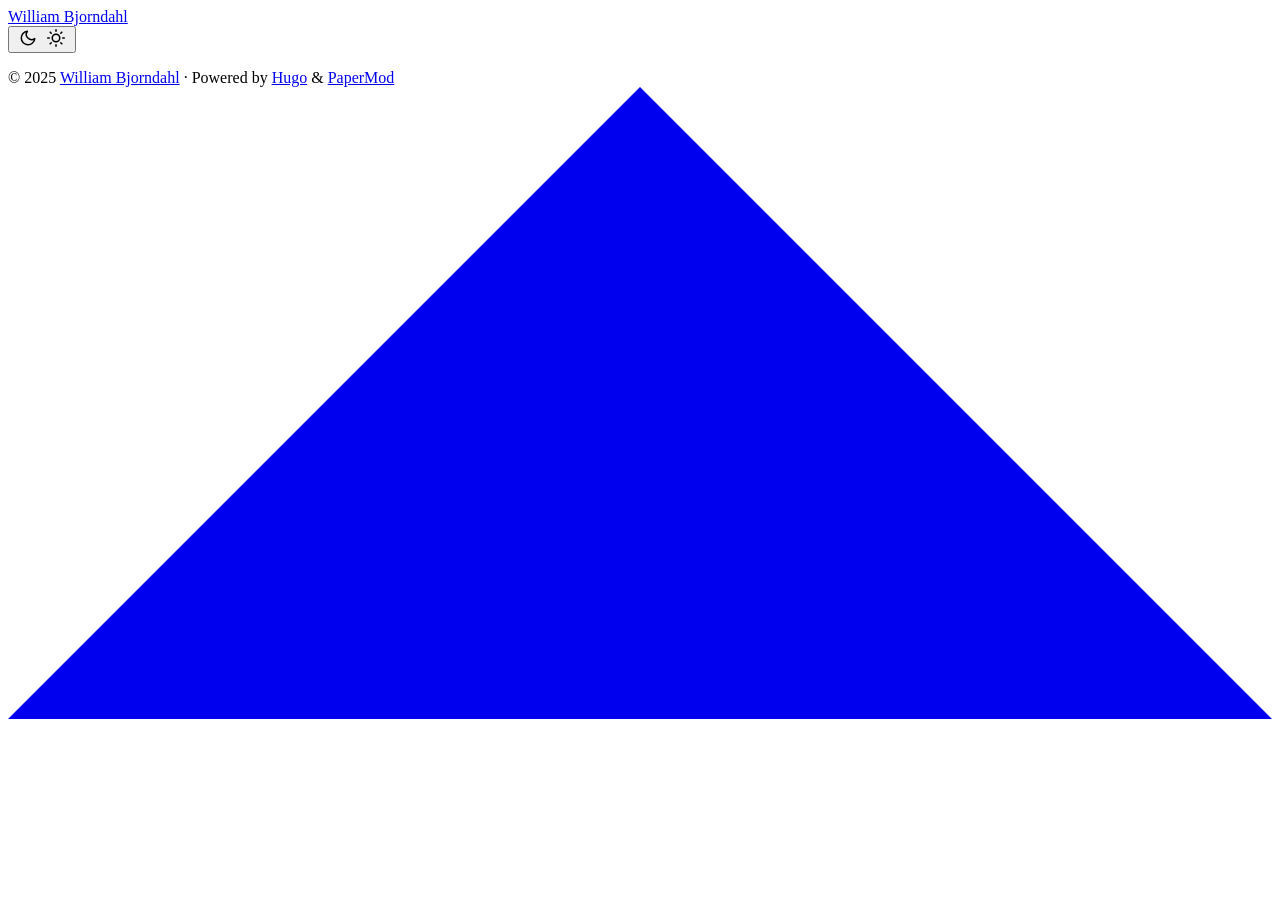
==== public/index.html @ 88b18a1a "init init" ====
<!DOCTYPE html>
<html lang="en" dir="auto" data-theme="auto">

<head>
	<meta name="generator" content="Hugo 0.153.1"><script src="/livereload.js?mindelay=10&amp;v=2&amp;port=1313&amp;path=livereload" data-no-instant defer></script><meta charset="utf-8">
<meta http-equiv="X-UA-Compatible" content="IE=edge">
<meta name="viewport" content="width=device-width, initial-scale=1, shrink-to-fit=no">
<meta name="robots" content="noindex, nofollow">
<title>William Bjorndahl</title>

<meta name="description" content="">
<meta name="author" content="">
<link rel="canonical" href="http://localhost:1313/">
<link crossorigin="anonymous" href="/assets/css/stylesheet.343cc480b9ffc8f04ccbe5e968ad674880cab773ec19905e93033065c1e7a804.css" integrity="sha256-NDzEgLn/yPBMy&#43;XpaK1nSIDKt3PsGZBekwMwZcHnqAQ=" rel="preload stylesheet" as="style">
<link rel="icon" href="http://localhost:1313/favicon.ico">
<link rel="icon" type="image/png" sizes="16x16" href="http://localhost:1313/favicon-16x16.png">
<link rel="icon" type="image/png" sizes="32x32" href="http://localhost:1313/favicon-32x32.png">
<link rel="apple-touch-icon" href="http://localhost:1313/apple-touch-icon.png">
<link rel="mask-icon" href="http://localhost:1313/safari-pinned-tab.svg">
<meta name="theme-color" content="#2e2e33">
<meta name="msapplication-TileColor" content="#2e2e33">
<link rel="alternate" type="application/rss+xml" href="http://localhost:1313/index.xml" title="rss">
<link rel="alternate" type="application/json" href="http://localhost:1313/index.json" title="json">
<link rel="alternate" hreflang="en" href="http://localhost:1313/">
<noscript>
    <style>
        #theme-toggle,
        .top-link {
            display: none;
        }

    </style>
    <style>
        @media (prefers-color-scheme: dark) {
            :root {
                --theme: rgb(29, 30, 32);
                --entry: rgb(46, 46, 51);
                --primary: rgb(218, 218, 219);
                --secondary: rgb(155, 156, 157);
                --tertiary: rgb(65, 66, 68);
                --content: rgb(196, 196, 197);
                --code-block-bg: rgb(46, 46, 51);
                --code-bg: rgb(55, 56, 62);
                --border: rgb(51, 51, 51);
                color-scheme: dark;
            }

            .list {
                background: var(--theme);
            }

            .toc {
                background: var(--entry);
            }
        }

        @media (prefers-color-scheme: light) {
            .list::-webkit-scrollbar-thumb {
                border-color: var(--code-bg);
            }
        }

    </style>
</noscript>
<script>
    if (localStorage.getItem("pref-theme") === "dark") {
        document.querySelector("html").dataset.theme = 'dark';
    } else if (localStorage.getItem("pref-theme") === "light") {
       document.querySelector("html").dataset.theme = 'light';
    } else if (window.matchMedia('(prefers-color-scheme: dark)').matches) {
        document.querySelector("html").dataset.theme = 'dark';
    } else {
        document.querySelector("html").dataset.theme = 'light';
    }

</script>
</head>
<body class="list" id="top">
    <header class="header">
    <nav class="nav">
        <div class="logo">
            <a href="http://localhost:1313/" accesskey="h" title="William Bjorndahl (Alt + H)">William Bjorndahl</a>
            <div class="logo-switches">
                <button id="theme-toggle" accesskey="t" title="(Alt + T)" aria-label="Toggle theme">
                    <svg id="moon" xmlns="http://www.w3.org/2000/svg" width="24" height="18" viewBox="0 0 24 24"
                        fill="none" stroke="currentColor" stroke-width="2" stroke-linecap="round"
                        stroke-linejoin="round">
                        <path d="M21 12.79A9 9 0 1 1 11.21 3 7 7 0 0 0 21 12.79z"></path>
                    </svg>
                    <svg id="sun" xmlns="http://www.w3.org/2000/svg" width="24" height="18" viewBox="0 0 24 24"
                        fill="none" stroke="currentColor" stroke-width="2" stroke-linecap="round"
                        stroke-linejoin="round">
                        <circle cx="12" cy="12" r="5"></circle>
                        <line x1="12" y1="1" x2="12" y2="3"></line>
                        <line x1="12" y1="21" x2="12" y2="23"></line>
                        <line x1="4.22" y1="4.22" x2="5.64" y2="5.64"></line>
                        <line x1="18.36" y1="18.36" x2="19.78" y2="19.78"></line>
                        <line x1="1" y1="12" x2="3" y2="12"></line>
                        <line x1="21" y1="12" x2="23" y2="12"></line>
                        <line x1="4.22" y1="19.78" x2="5.64" y2="18.36"></line>
                        <line x1="18.36" y1="5.64" x2="19.78" y2="4.22"></line>
                    </svg>
                </button>
            </div>
        </div>
        <ul id="menu">
        </ul>
    </nav>
</header>
<main class="main"> 
    </main>
    
<footer class="footer">
        <span>&copy; 2025 <a href="http://localhost:1313/">William Bjorndahl</a></span> · 

    <span>
        Powered by
        <a href="https://gohugo.io/" rel="noopener noreferrer" target="_blank">Hugo</a> &
        <a href="https://github.com/adityatelange/hugo-PaperMod/" rel="noopener" target="_blank">PaperMod</a>
    </span>
</footer>
<a href="#top" aria-label="go to top" title="Go to Top (Alt + G)" class="top-link" id="top-link" accesskey="g">
    <svg xmlns="http://www.w3.org/2000/svg" viewBox="0 0 12 6" fill="currentColor">
        <path d="M12 6H0l6-6z" />
    </svg>
</a>

<script>
    let menu = document.getElementById('menu');
    if (menu) {
        
        const scrollPosition = localStorage.getItem("menu-scroll-position");
        if (scrollPosition) {
            menu.scrollLeft = parseInt(scrollPosition, 10);
        }
        
        menu.onscroll = function () {
            localStorage.setItem("menu-scroll-position", menu.scrollLeft);
        }
    }

    document.querySelectorAll('a[href^="#"]').forEach(anchor => {
        anchor.addEventListener("click", function (e) {
            e.preventDefault();
            var id = this.getAttribute("href").substr(1);
            if (!window.matchMedia('(prefers-reduced-motion: reduce)').matches) {
                document.querySelector(`[id='${decodeURIComponent(id)}']`).scrollIntoView({
                    behavior: "smooth"
                });
            } else {
                document.querySelector(`[id='${decodeURIComponent(id)}']`).scrollIntoView();
            }
            if (id === "top") {
                history.replaceState(null, null, " ");
            } else {
                history.pushState(null, null, `#${id}`);
            }
        });
    });

</script>
<script>
    var mybutton = document.getElementById("top-link");
    window.onscroll = function () {
        if (document.body.scrollTop > 800 || document.documentElement.scrollTop > 800) {
            mybutton.style.visibility = "visible";
            mybutton.style.opacity = "1";
        } else {
            mybutton.style.visibility = "hidden";
            mybutton.style.opacity = "0";
        }
    };

</script>
<script>
    document.getElementById("theme-toggle").addEventListener("click", () => {
        const html = document.querySelector("html");
        if (html.dataset.theme === "dark") {
            html.dataset.theme = 'light';
            localStorage.setItem("pref-theme", 'light');
        } else {
            html.dataset.theme = 'dark';
            localStorage.setItem("pref-theme", 'dark');
        }
    })

</script>
</body>

</html>
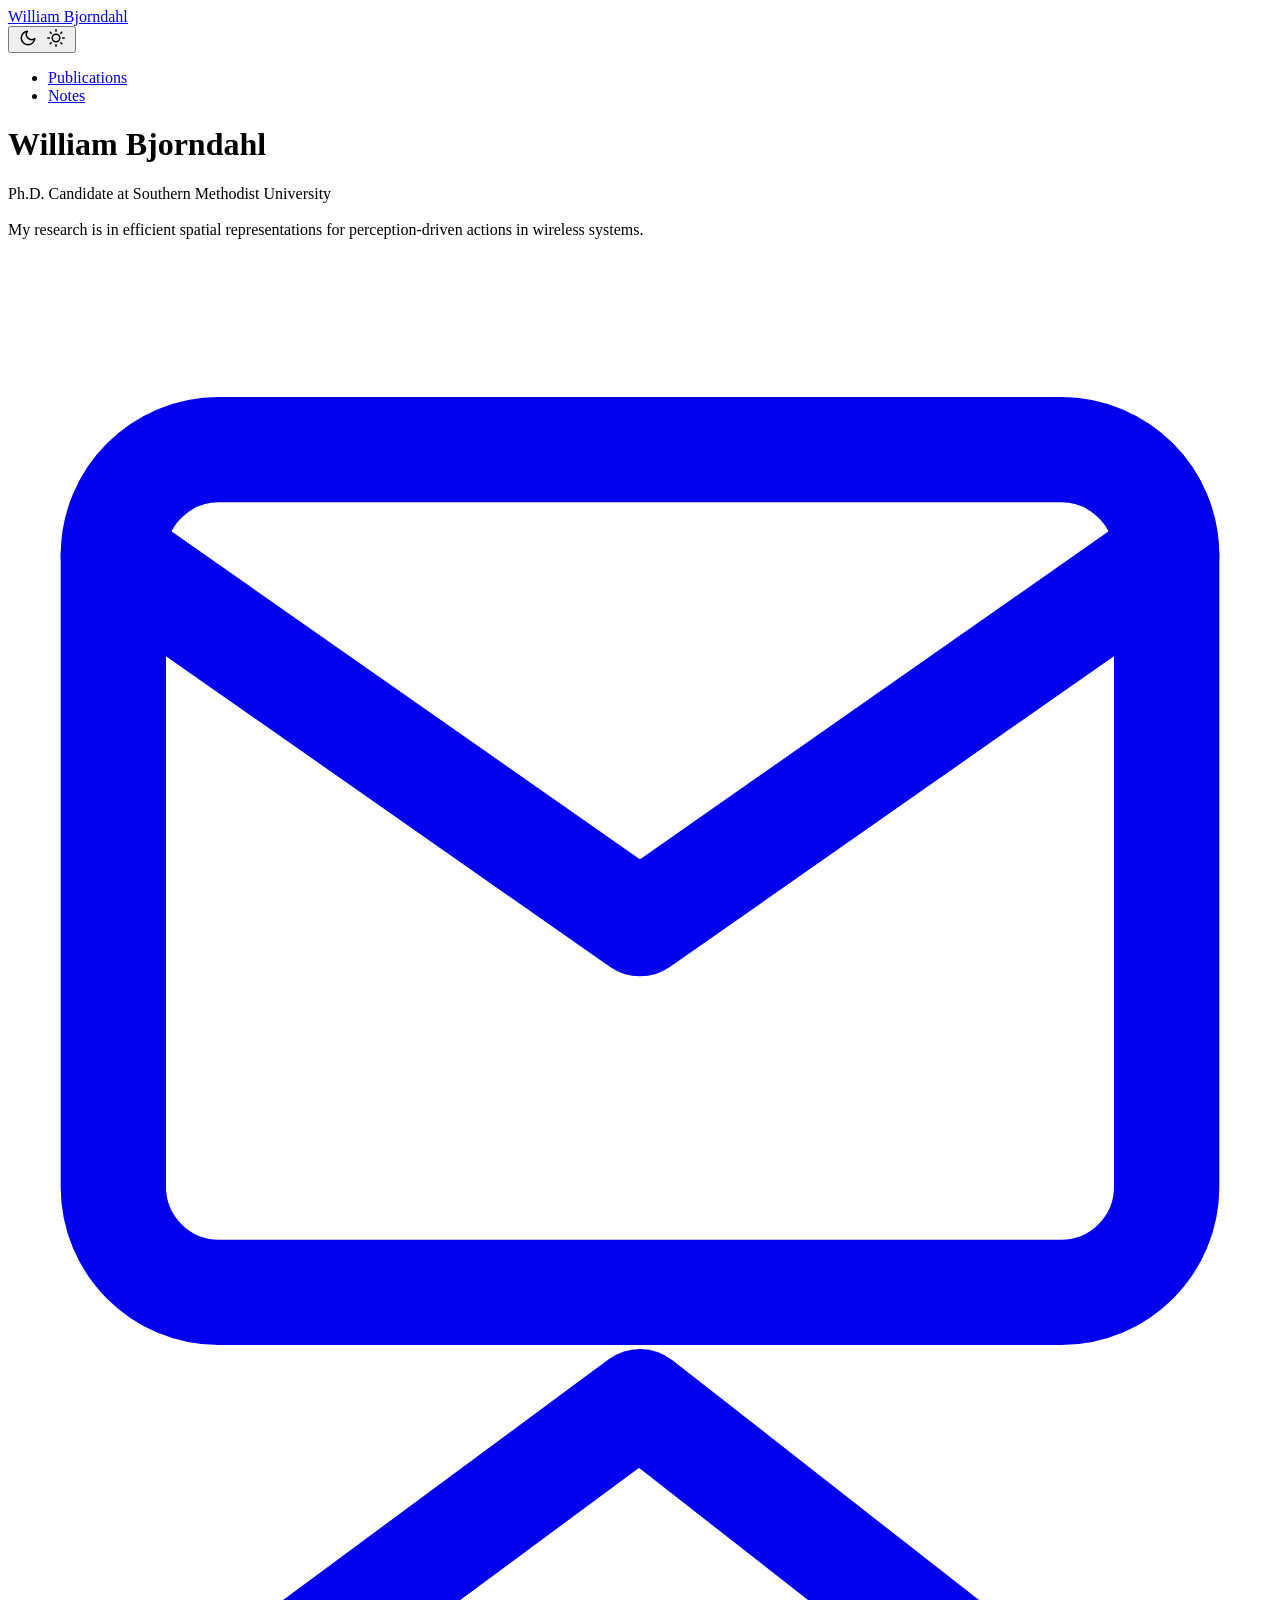
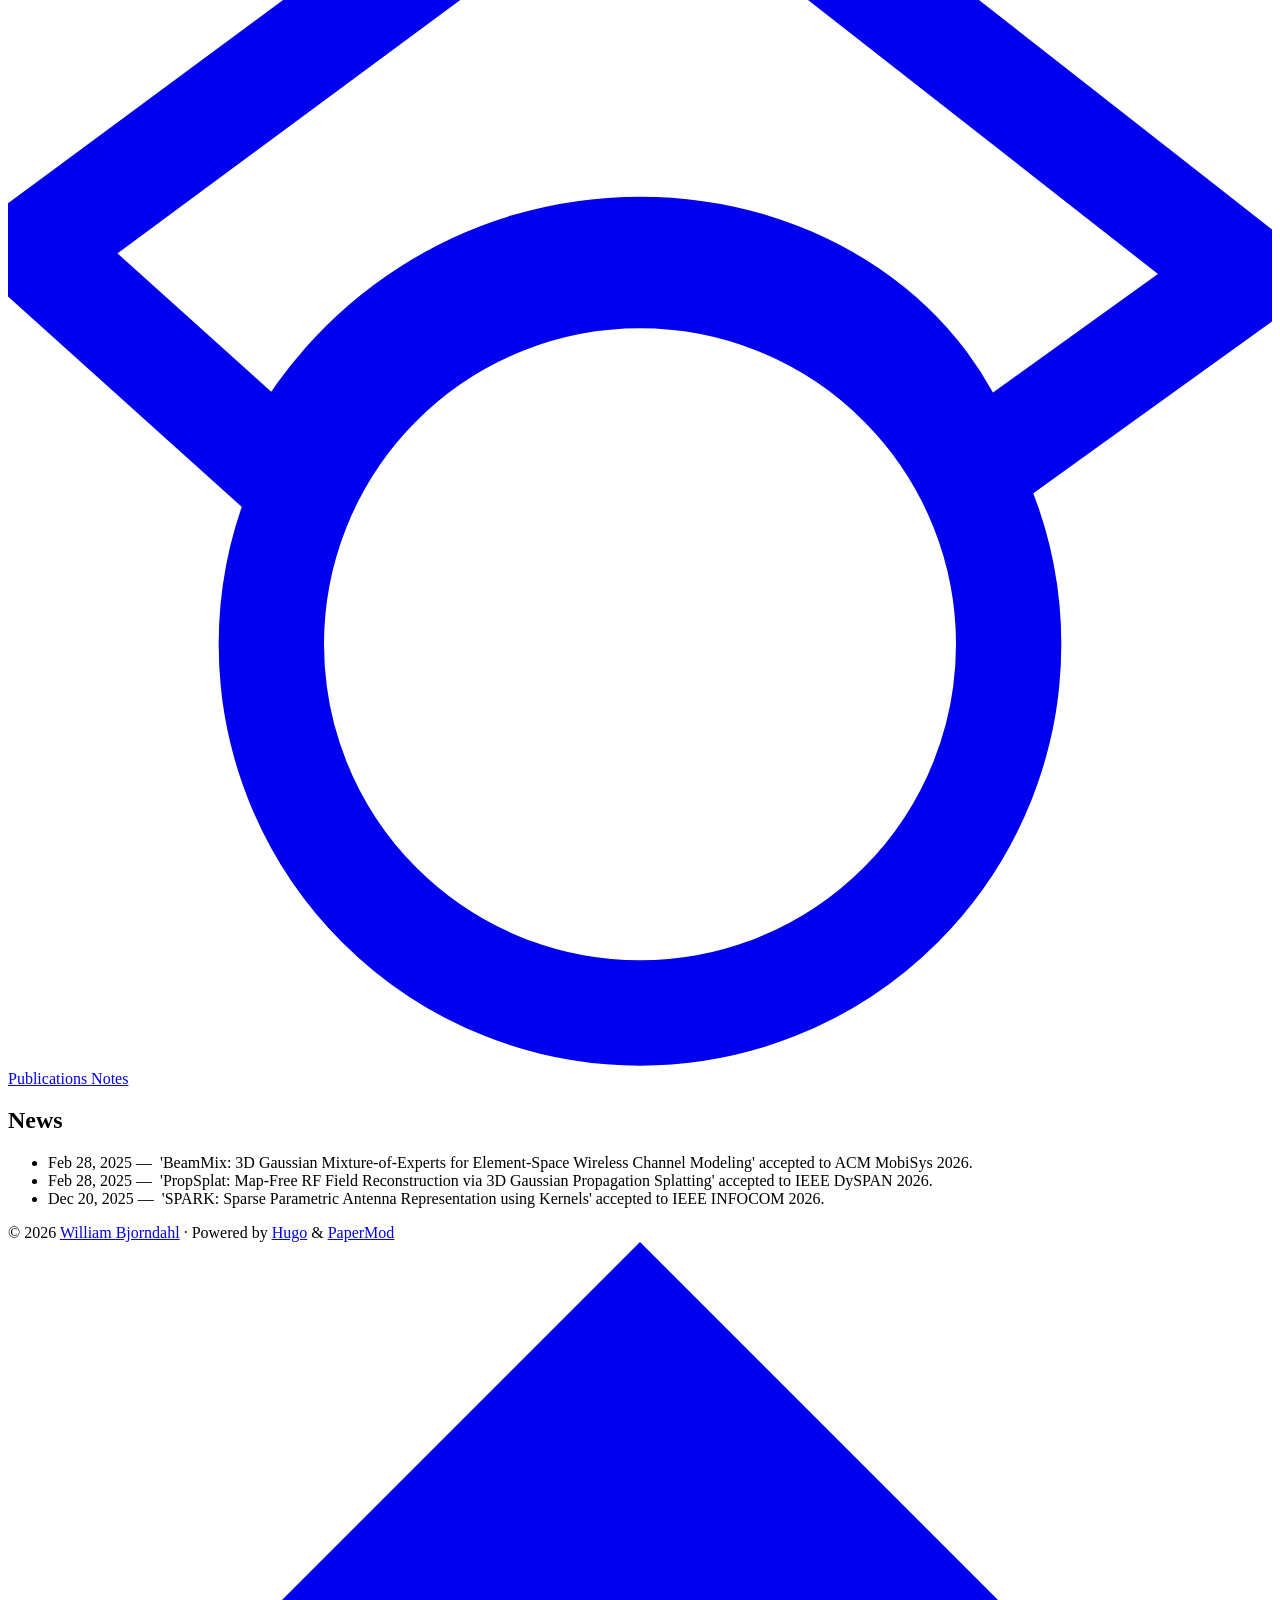
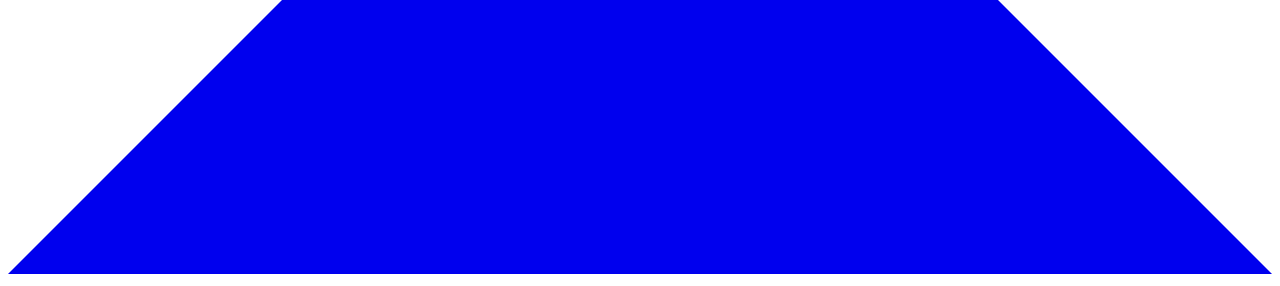
==== commit 19fa3b7d: "updates" ====
--- a/public/index.html
+++ b/public/index.html
@@ -2,7 +2,7 @@
 <html lang="en" dir="auto" data-theme="auto">
 
 <head>
-	<meta name="generator" content="Hugo 0.153.1"><script src="/livereload.js?mindelay=10&amp;v=2&amp;port=1313&amp;path=livereload" data-no-instant defer></script><meta charset="utf-8">
+	<meta name="generator" content="Hugo 0.153.1"><script src="/livereload.js?mindelay=10&amp;v=2&amp;port=14000&amp;path=livereload" data-no-instant defer></script><meta charset="utf-8">
 <meta http-equiv="X-UA-Compatible" content="IE=edge">
 <meta name="viewport" content="width=device-width, initial-scale=1, shrink-to-fit=no">
 <meta name="robots" content="noindex, nofollow">
@@ -10,18 +10,18 @@
 
 <meta name="description" content="">
 <meta name="author" content="">
-<link rel="canonical" href="http://localhost:1313/">
+<link rel="canonical" href="http://localhost:14000/">
 <link crossorigin="anonymous" href="/assets/css/stylesheet.343cc480b9ffc8f04ccbe5e968ad674880cab773ec19905e93033065c1e7a804.css" integrity="sha256-NDzEgLn/yPBMy&#43;XpaK1nSIDKt3PsGZBekwMwZcHnqAQ=" rel="preload stylesheet" as="style">
-<link rel="icon" href="http://localhost:1313/favicon.ico">
-<link rel="icon" type="image/png" sizes="16x16" href="http://localhost:1313/favicon-16x16.png">
-<link rel="icon" type="image/png" sizes="32x32" href="http://localhost:1313/favicon-32x32.png">
-<link rel="apple-touch-icon" href="http://localhost:1313/apple-touch-icon.png">
-<link rel="mask-icon" href="http://localhost:1313/safari-pinned-tab.svg">
+<link rel="icon" href="http://localhost:14000/favicon.ico">
+<link rel="icon" type="image/png" sizes="16x16" href="http://localhost:14000/favicon-16x16.png">
+<link rel="icon" type="image/png" sizes="32x32" href="http://localhost:14000/favicon-32x32.png">
+<link rel="apple-touch-icon" href="http://localhost:14000/apple-touch-icon.png">
+<link rel="mask-icon" href="http://localhost:14000/safari-pinned-tab.svg">
 <meta name="theme-color" content="#2e2e33">
 <meta name="msapplication-TileColor" content="#2e2e33">
-<link rel="alternate" type="application/rss+xml" href="http://localhost:1313/index.xml" title="rss">
-<link rel="alternate" type="application/json" href="http://localhost:1313/index.json" title="json">
-<link rel="alternate" hreflang="en" href="http://localhost:1313/">
+<link rel="alternate" type="application/rss+xml" href="http://localhost:14000/index.xml" title="rss">
+<link rel="alternate" type="application/json" href="http://localhost:14000/index.json" title="json">
+<link rel="alternate" hreflang="en" href="http://localhost:14000/">
 <noscript>
     <style>
         #theme-toggle,
@@ -79,7 +79,7 @@
     <header class="header">
     <nav class="nav">
         <div class="logo">
-            <a href="http://localhost:1313/" accesskey="h" title="William Bjorndahl (Alt + H)">William Bjorndahl</a>
+            <a href="http://localhost:14000/" accesskey="h" title="William Bjorndahl (Alt + H)">William Bjorndahl</a>
             <div class="logo-switches">
                 <button id="theme-toggle" accesskey="t" title="(Alt + T)" aria-label="Toggle theme">
                     <svg id="moon" xmlns="http://www.w3.org/2000/svg" width="24" height="18" viewBox="0 0 24 24"
@@ -104,14 +104,86 @@
             </div>
         </div>
         <ul id="menu">
+            <li>
+                <a href="http://localhost:14000/publications/" title="Publications">
+                    <span>Publications</span>
+                </a>
+            </li>
+            <li>
+                <a href="http://localhost:14000/posts/" title="Notes">
+                    <span>Notes</span>
+                </a>
+            </li>
         </ul>
     </nav>
 </header>
-<main class="main"> 
+<main class="main"><div class="profile">
+    <div class="profile_inner">
+        <h1>William Bjorndahl</h1>
+        <span>Ph.D. Candidate at Southern Methodist University<br>
+<br>
+My research is in efficient spatial representations for perception-driven actions in wireless systems.</span><div class="social-icons" >
+    <a href="mailto:wbjorndahl@smu.edu" target="_blank" rel="noopener noreferrer me"
+        title="Email">
+        <svg xmlns="http://www.w3.org/2000/svg" viewBox="0 0 24 21" fill="none" stroke="currentColor" stroke-width="2"
+    stroke-linecap="round" stroke-linejoin="round">
+    <path d="M4 4h16c1.1 0 2 .9 2 2v12c0 1.1-.9 2-2 2H4c-1.1 0-2-.9-2-2V6c0-1.1.9-2 2-2z"></path>
+    <polyline points="22,6 12,13 2,6"></polyline>
+</svg>
+    </a>
+    <a href="https://scholar.google.com/citations?user=bzGa4XAAAAAJ" target="_blank" rel="noopener noreferrer me"
+        title="Googlescholar">
+        <svg xmlns="http://www.w3.org/2000/svg" viewBox="0 0 24 25" fill="none" stroke="currentColor" stroke-width="2"
+    stroke-linecap="round" stroke-linejoin="round">
+    <path
+        d="M5.242 13.769L0.5 9.5 12 1l11.5 9-5.242 3.769C17.548 11.249 14.978 9.5 12 9.5c-2.977 0-5.548 1.748-6.758 4.269zM12 10a7 7 0 1 0 0 14 7 7 0 0 0 0-14z" />
+</svg>
+    </a>
+</div>
+
+        <div class="buttons">
+            <a class="button" href="/publications/" rel="noopener" title="Publications">
+                <span class="button-inner">
+                    Publications
+                </span>
+            </a>
+            <a class="button" href="/posts/" rel="noopener" title="Notes">
+                <span class="button-inner">
+                    Notes
+                </span>
+            </a>
+        </div>
+    </div>
+</div>
+<section class="recent-news">
+    <h2>News</h2>
+    <ul>
+        <li>
+                <time class="news-date" datetime="2025-02-28">Feb 28, 2025</time>&nbsp;<span class="news-delimiter">—</span>&nbsp;
+            <span class="news-text">
+                &#39;BeamMix: 3D Gaussian Mixture-of-Experts for Element-Space Wireless Channel Modeling&#39; accepted to ACM MobiSys 2026.
+            </span>
+        </li>
+        <li>
+                <time class="news-date" datetime="2025-02-28">Feb 28, 2025</time>&nbsp;<span class="news-delimiter">—</span>&nbsp;
+            <span class="news-text">
+                &#39;PropSplat: Map-Free RF Field Reconstruction via 3D Gaussian Propagation Splatting&#39; accepted to IEEE DySPAN 2026.
+            </span>
+        </li>
+        <li>
+                <time class="news-date" datetime="2025-12-20">Dec 20, 2025</time>&nbsp;<span class="news-delimiter">—</span>&nbsp;
+            <span class="news-text">
+                &#39;SPARK: Sparse Parametric Antenna Representation using Kernels&#39; accepted to IEEE INFOCOM 2026.
+            </span>
+        </li>
+    </ul>
+</section>
+
+
     </main>
     
 <footer class="footer">
-        <span>&copy; 2025 <a href="http://localhost:1313/">William Bjorndahl</a></span> · 
+        <span>&copy; 2026 <a href="http://localhost:14000/">William Bjorndahl</a></span> · 
 
     <span>
         Powered by
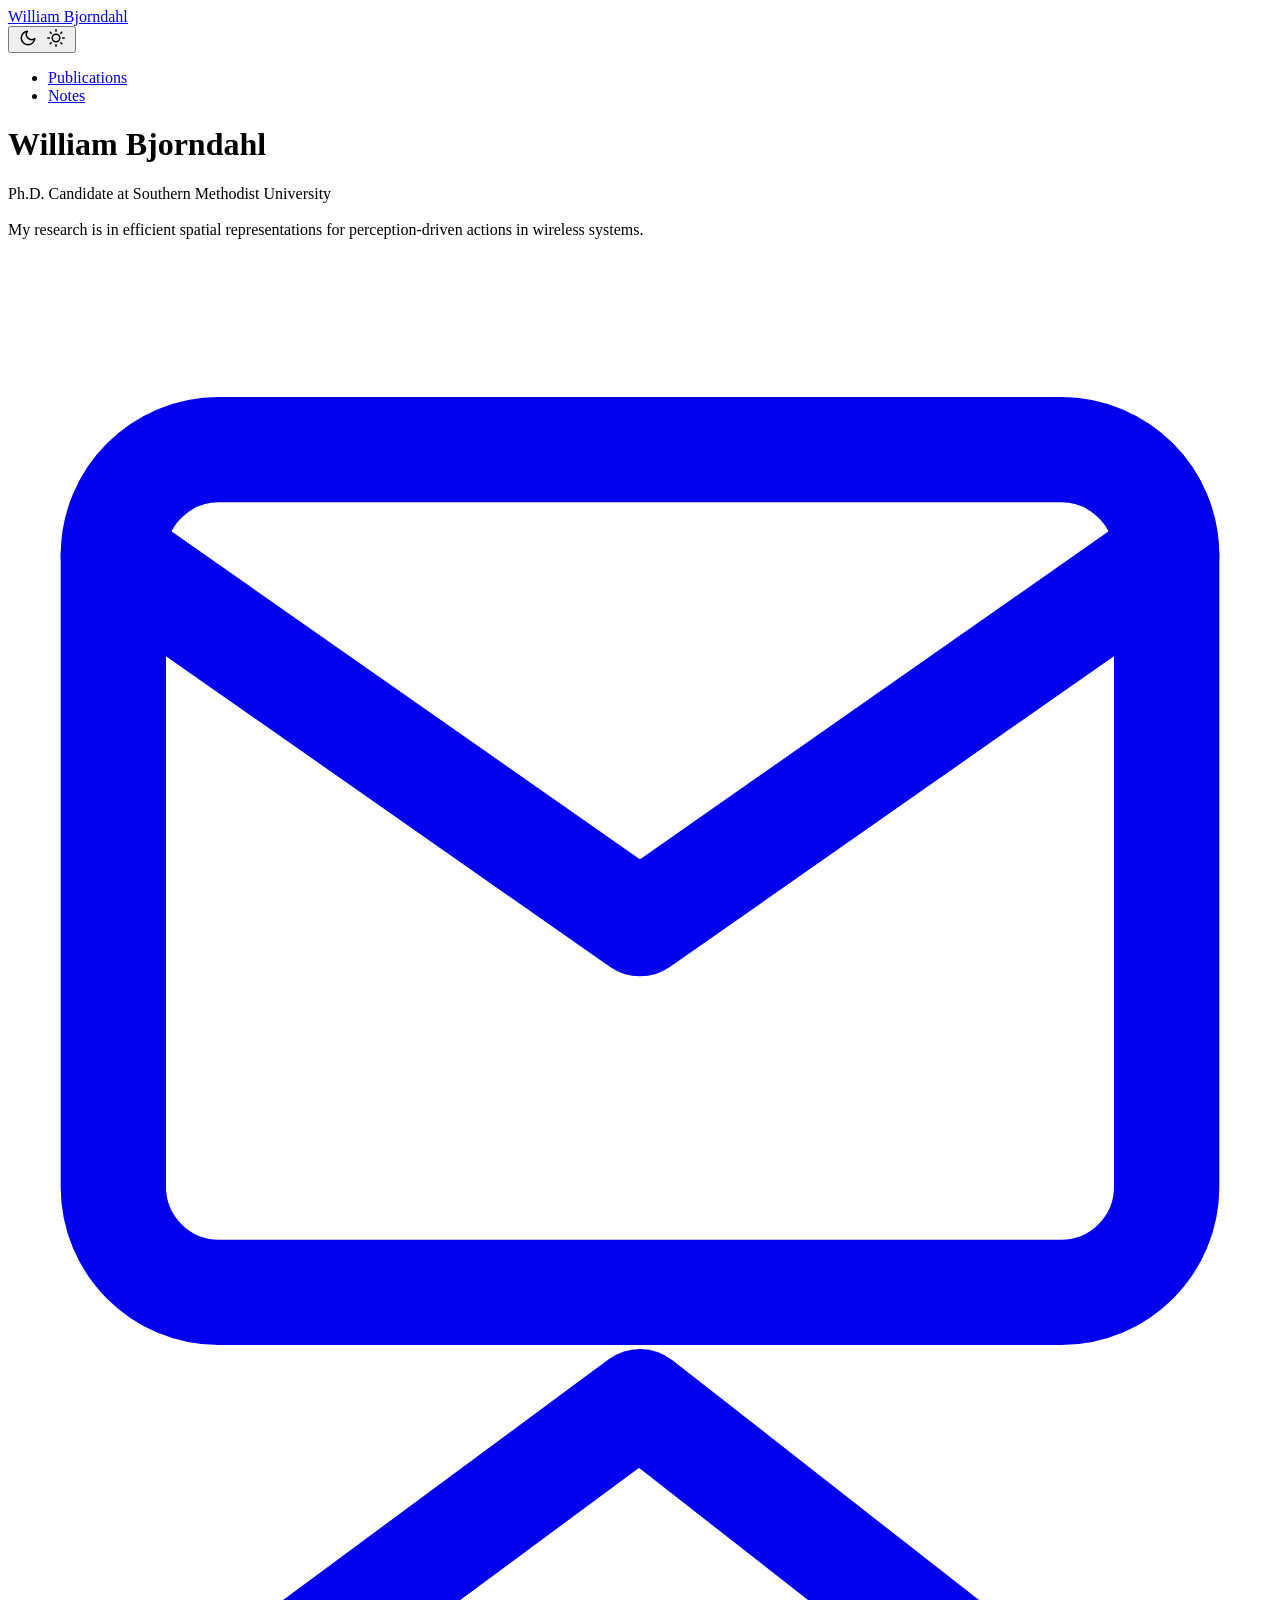
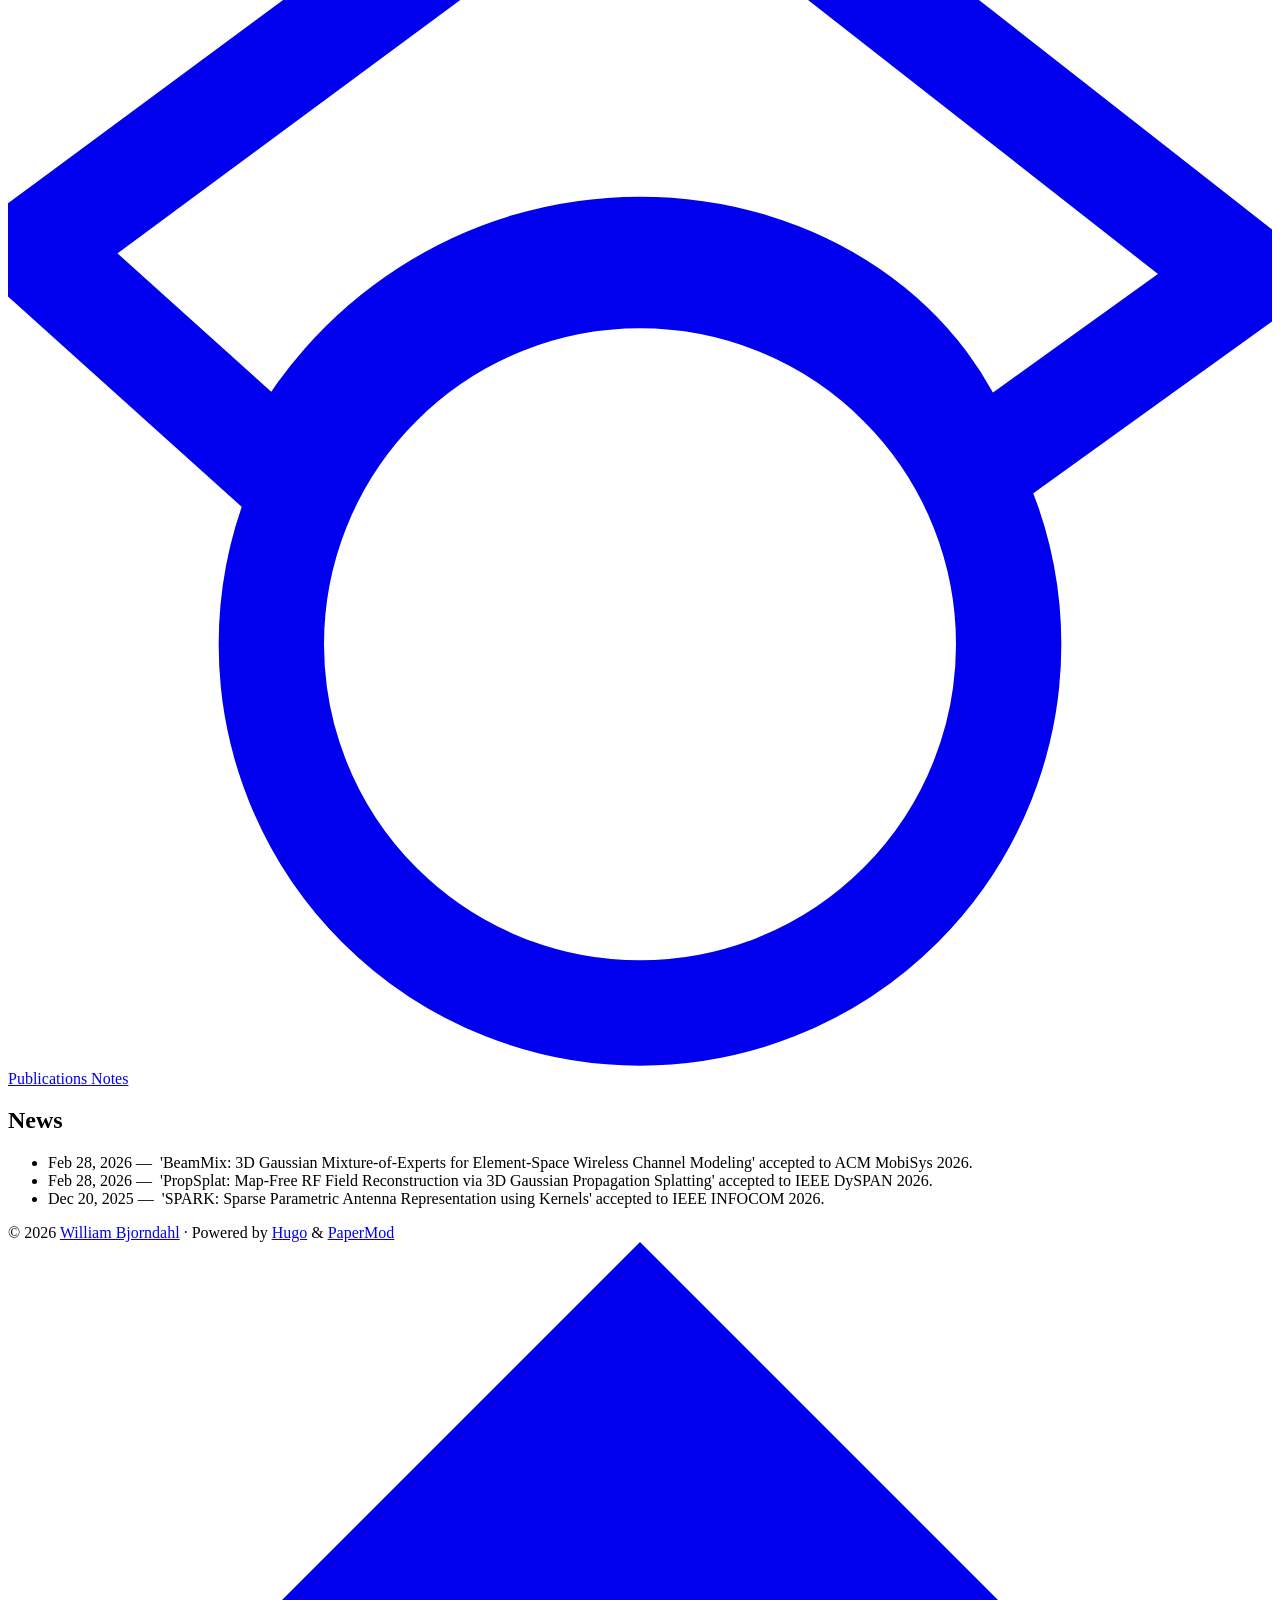
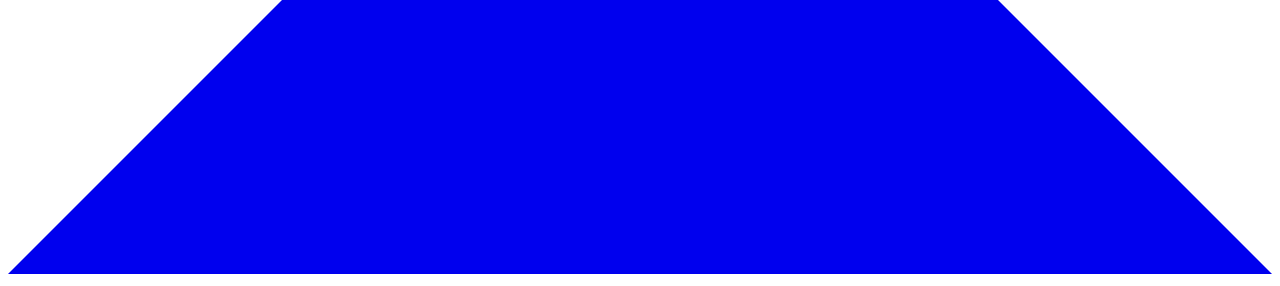
==== commit a12b74be: "date update" ====
--- a/public/index.html
+++ b/public/index.html
@@ -159,13 +159,13 @@
     <h2>News</h2>
     <ul>
         <li>
-                <time class="news-date" datetime="2025-02-28">Feb 28, 2025</time>&nbsp;<span class="news-delimiter">—</span>&nbsp;
+                <time class="news-date" datetime="2026-02-28">Feb 28, 2026</time>&nbsp;<span class="news-delimiter">—</span>&nbsp;
             <span class="news-text">
                 &#39;BeamMix: 3D Gaussian Mixture-of-Experts for Element-Space Wireless Channel Modeling&#39; accepted to ACM MobiSys 2026.
             </span>
         </li>
         <li>
-                <time class="news-date" datetime="2025-02-28">Feb 28, 2025</time>&nbsp;<span class="news-delimiter">—</span>&nbsp;
+                <time class="news-date" datetime="2026-02-28">Feb 28, 2026</time>&nbsp;<span class="news-delimiter">—</span>&nbsp;
             <span class="news-text">
                 &#39;PropSplat: Map-Free RF Field Reconstruction via 3D Gaussian Propagation Splatting&#39; accepted to IEEE DySPAN 2026.
             </span>
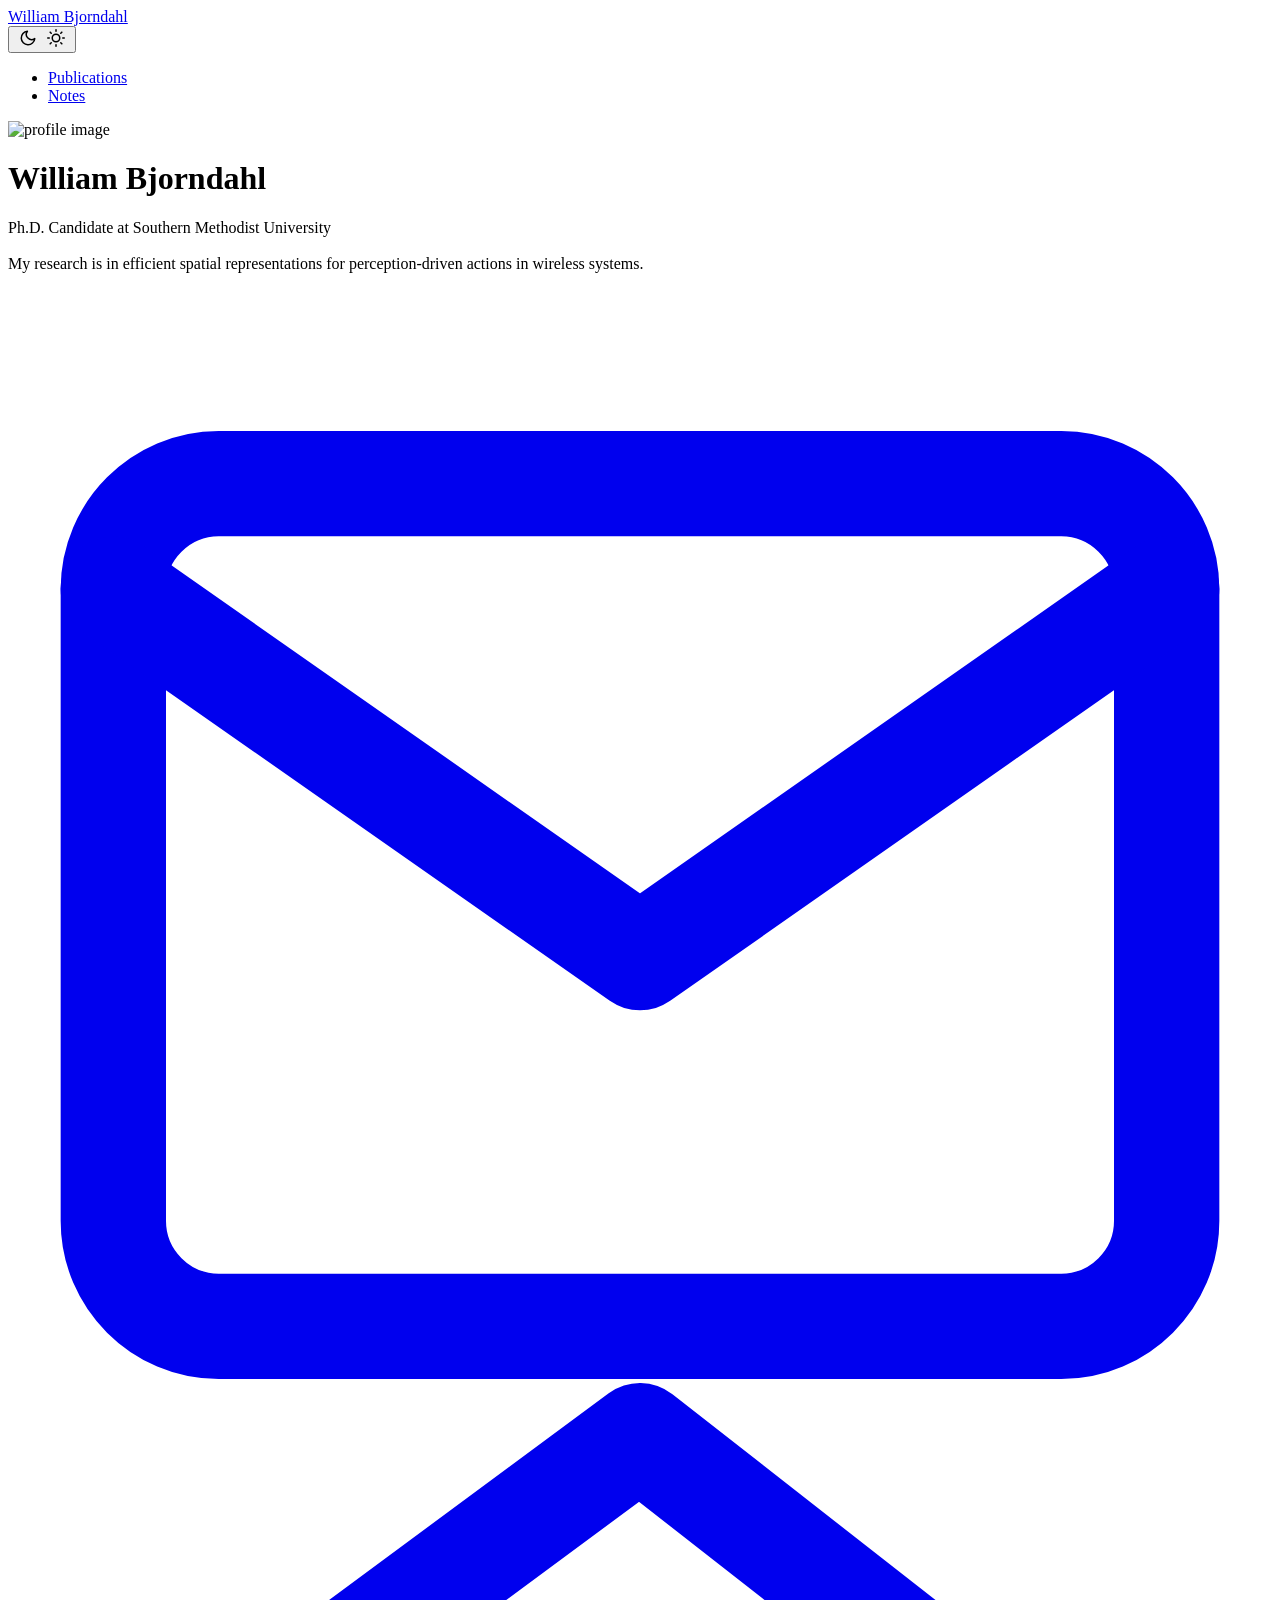
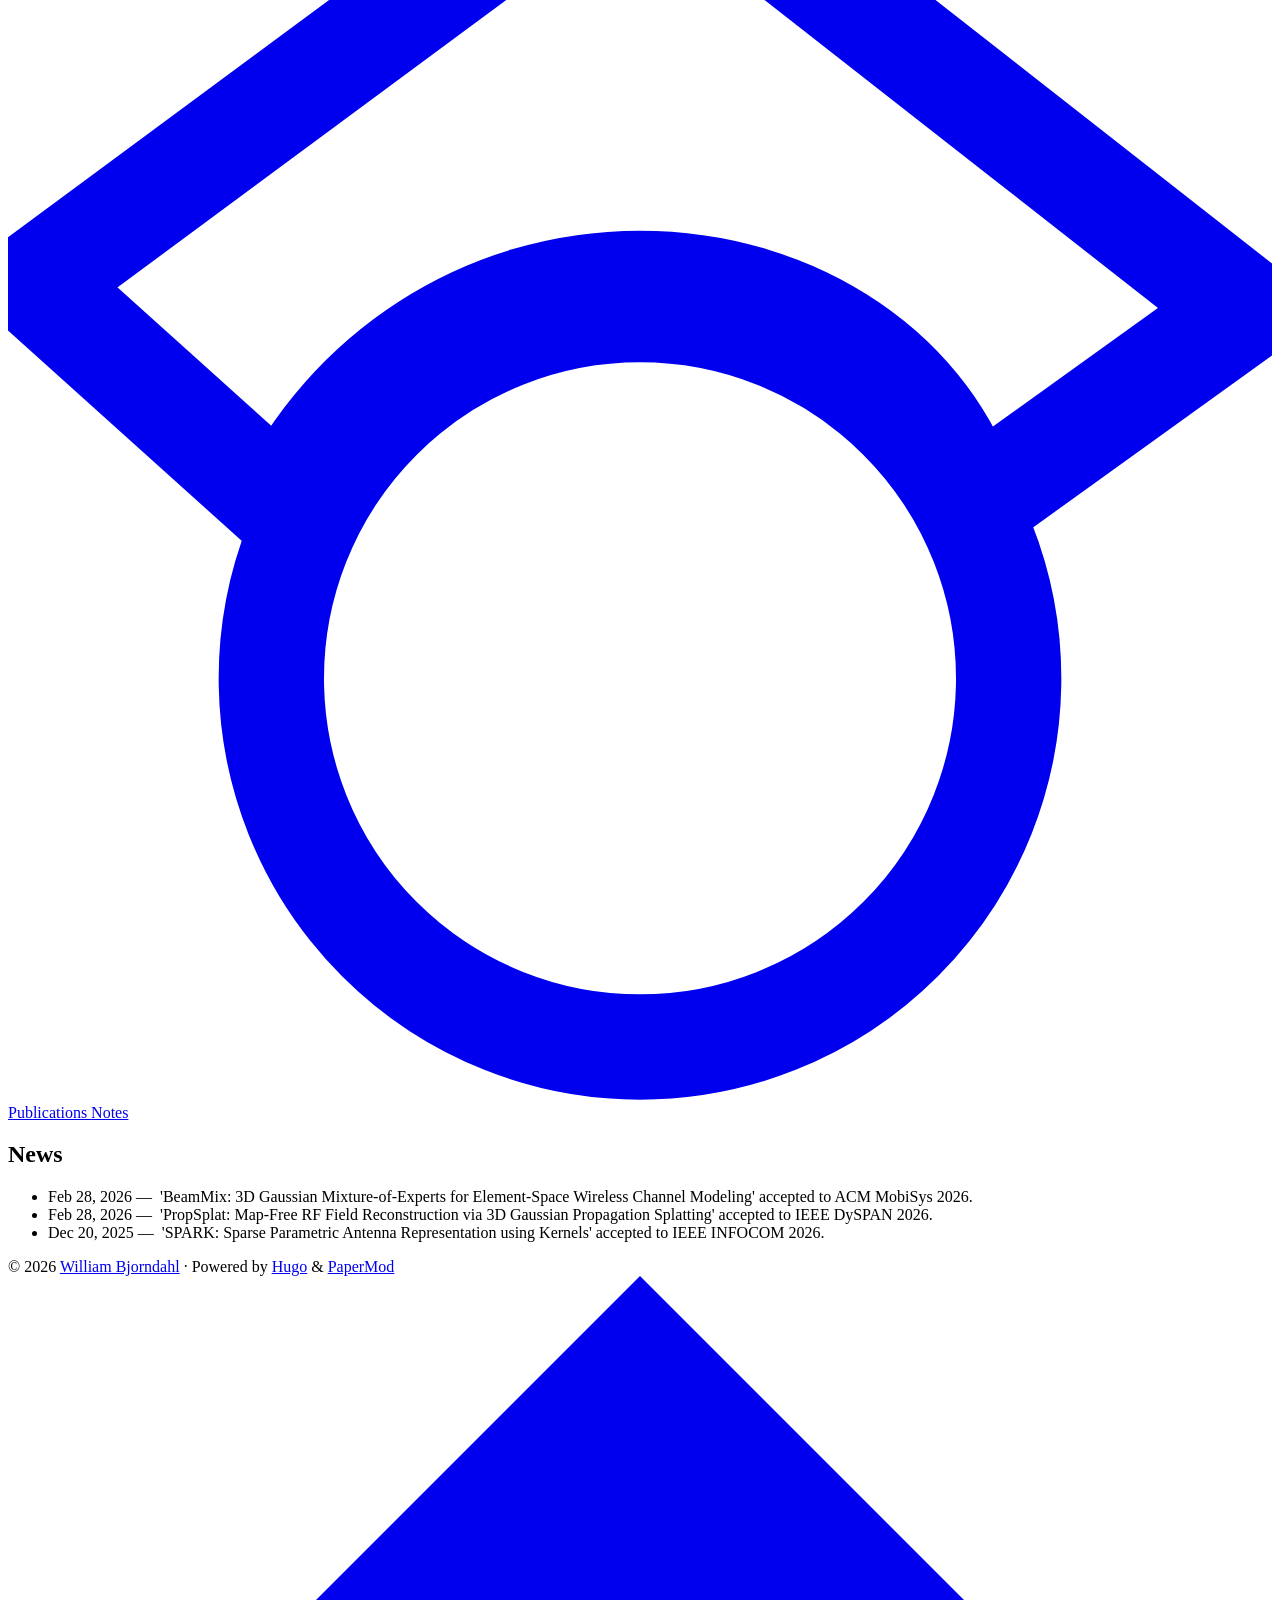
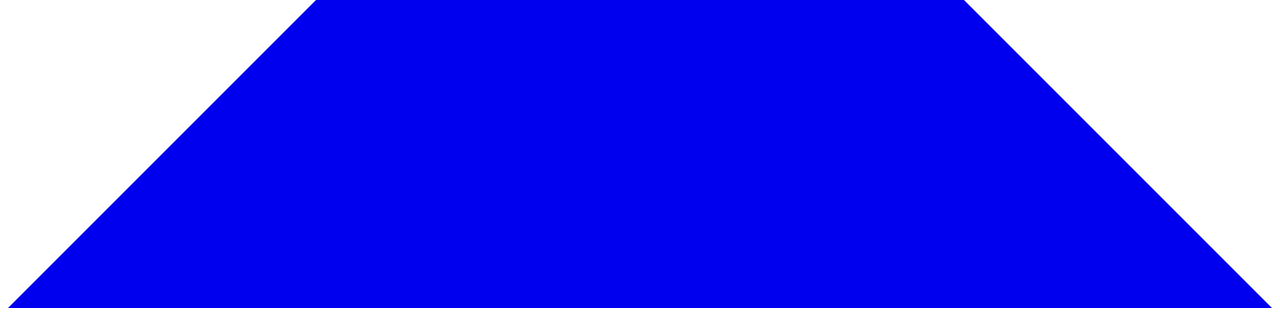
==== commit a5a8ac2b: "updates" ====
--- a/public/index.html
+++ b/public/index.html
@@ -11,7 +11,7 @@
 <meta name="description" content="">
 <meta name="author" content="">
 <link rel="canonical" href="http://localhost:14000/">
-<link crossorigin="anonymous" href="/assets/css/stylesheet.343cc480b9ffc8f04ccbe5e968ad674880cab773ec19905e93033065c1e7a804.css" integrity="sha256-NDzEgLn/yPBMy&#43;XpaK1nSIDKt3PsGZBekwMwZcHnqAQ=" rel="preload stylesheet" as="style">
+<link crossorigin="anonymous" href="/assets/css/stylesheet.990d0d73900b179c4ec96fd52fdb6281f42b2b0395ce2a5e15a6f7e2c71b26af.css" integrity="sha256-mQ0Nc5ALF5xOyW/VL9tigfQrKwOVzipeFab34scbJq8=" rel="preload stylesheet" as="style">
 <link rel="icon" href="http://localhost:14000/favicon.ico">
 <link rel="icon" type="image/png" sizes="16x16" href="http://localhost:14000/favicon-16x16.png">
 <link rel="icon" type="image/png" sizes="32x32" href="http://localhost:14000/favicon-32x32.png">
@@ -119,6 +119,7 @@
 </header>
 <main class="main"><div class="profile">
     <div class="profile_inner">
+        <img draggable="false" src="http://localhost:14000/images/avatar.jpg" alt="profile image" title="" width="180" />
         <h1>William Bjorndahl</h1>
         <span>Ph.D. Candidate at Southern Methodist University<br>
 <br>
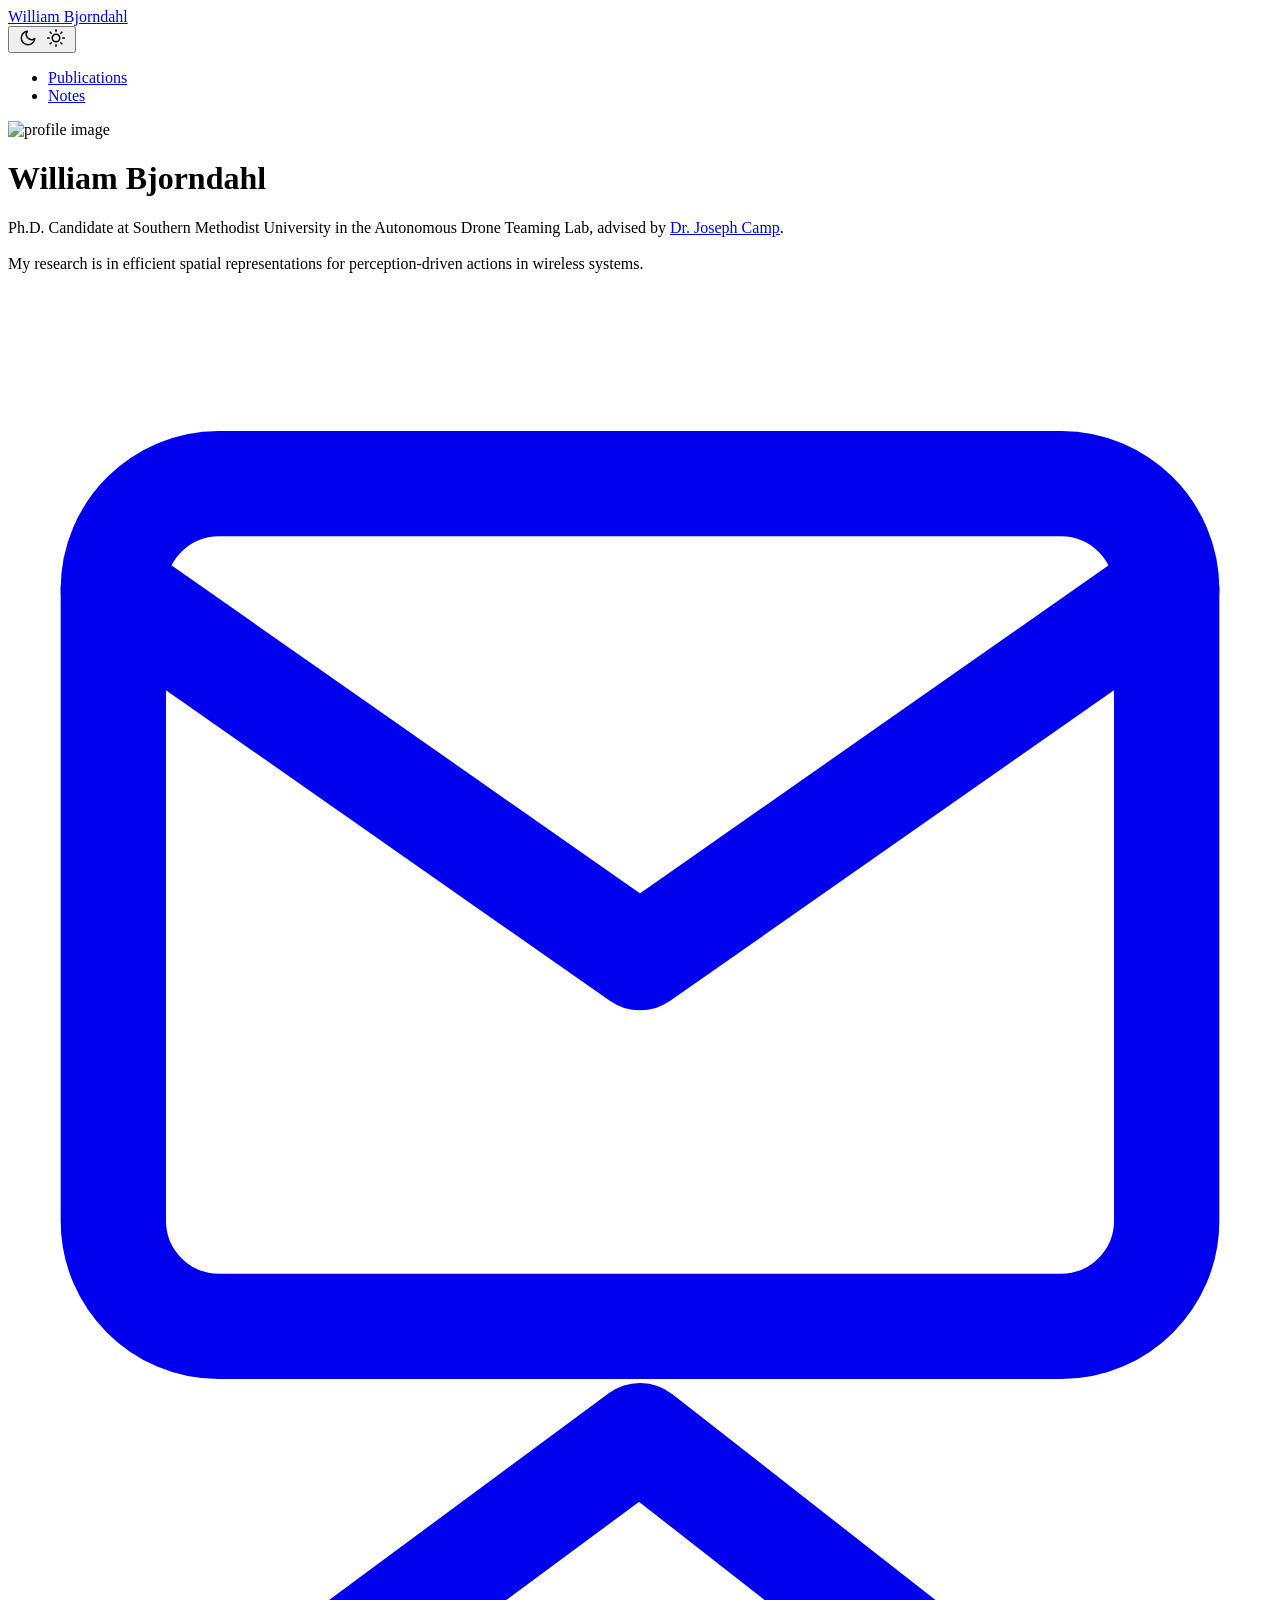
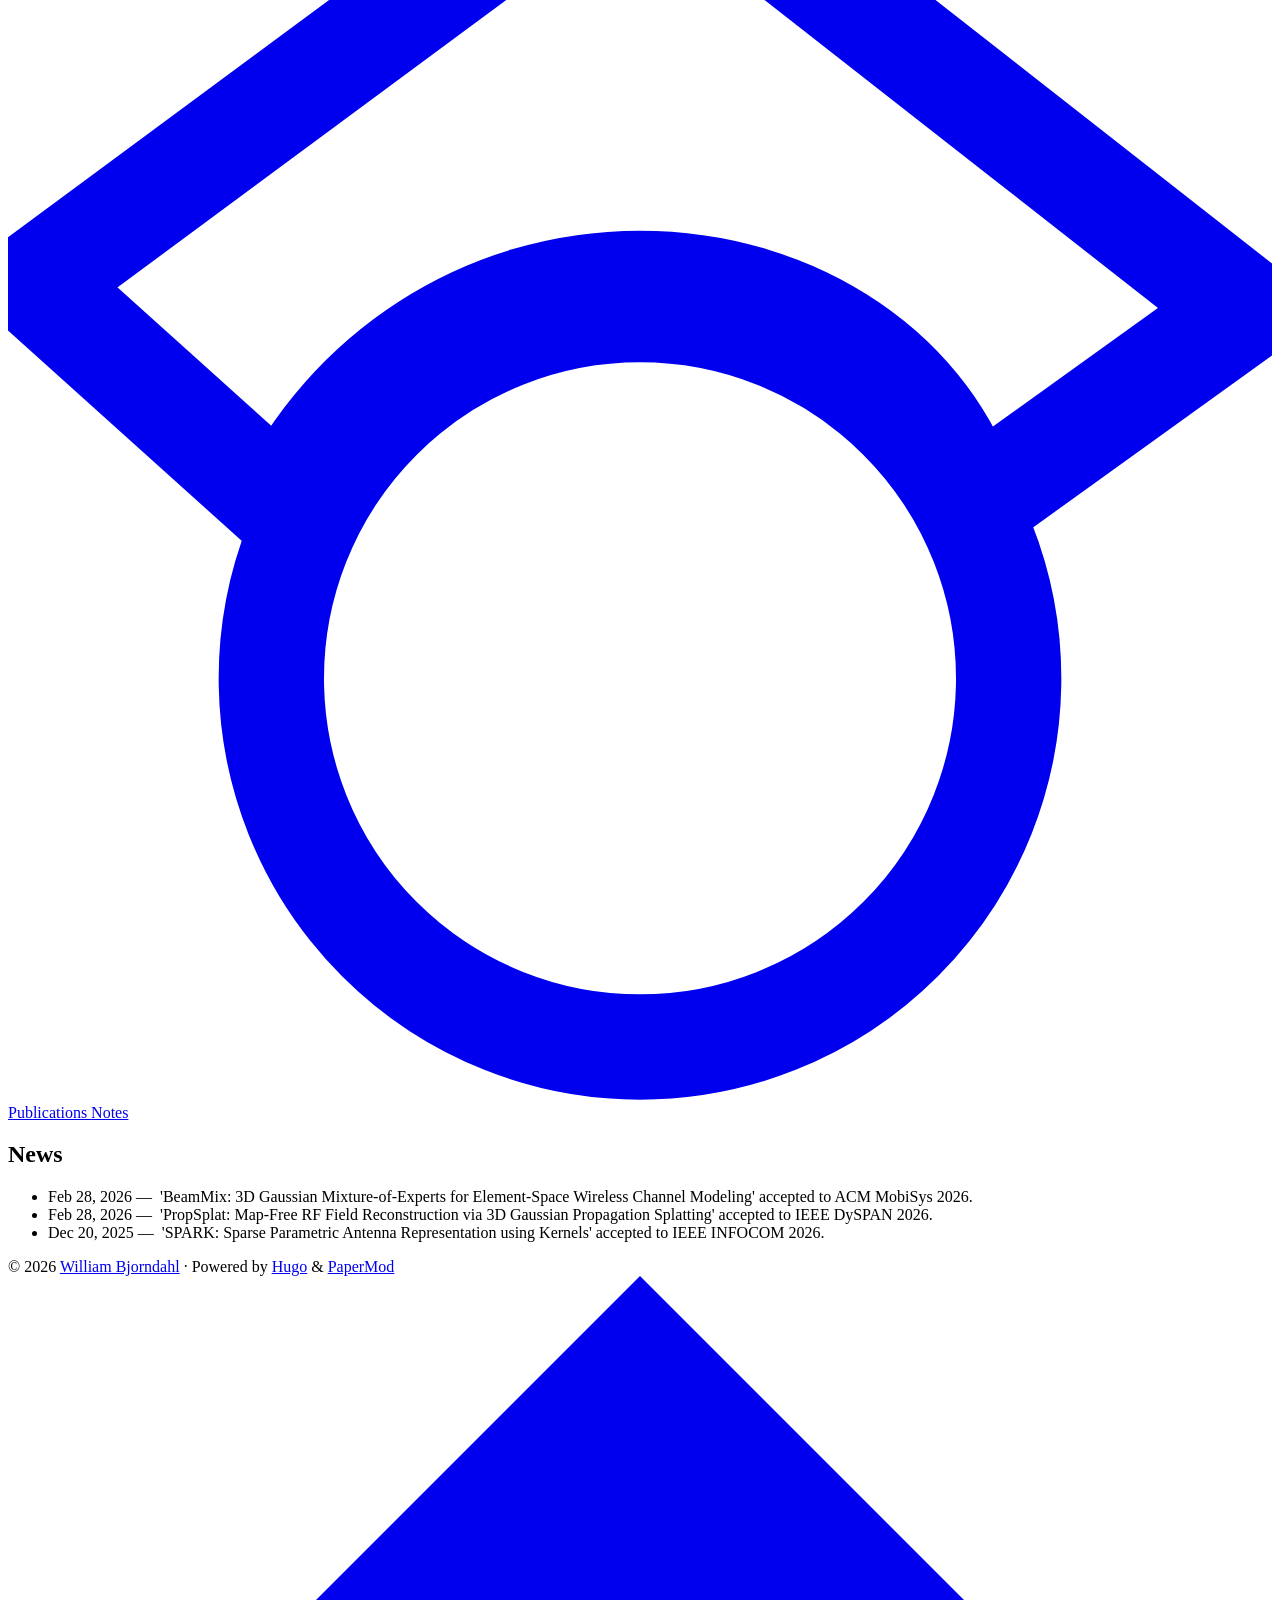
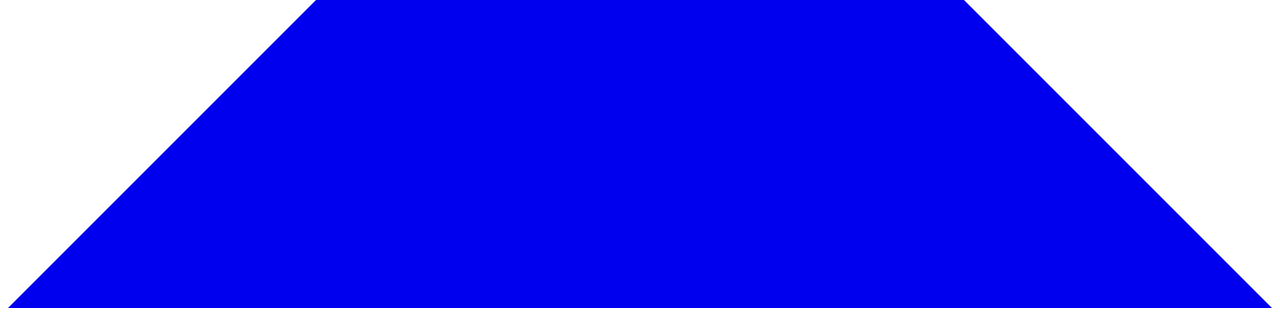
==== commit efaa6c95: "updates" ====
--- a/public/index.html
+++ b/public/index.html
@@ -121,7 +121,7 @@
     <div class="profile_inner">
         <img draggable="false" src="http://localhost:14000/images/avatar.jpg" alt="profile image" title="" width="180" />
         <h1>William Bjorndahl</h1>
-        <span>Ph.D. Candidate at Southern Methodist University<br>
+        <span>Ph.D. Candidate at Southern Methodist University in the Autonomous Drone Teaming Lab, advised by <a href="https://s2.smu.edu/~camp/">Dr. Joseph Camp</a>.<br>
 <br>
 My research is in efficient spatial representations for perception-driven actions in wireless systems.</span><div class="social-icons" >
     <a href="mailto:wbjorndahl@smu.edu" target="_blank" rel="noopener noreferrer me"
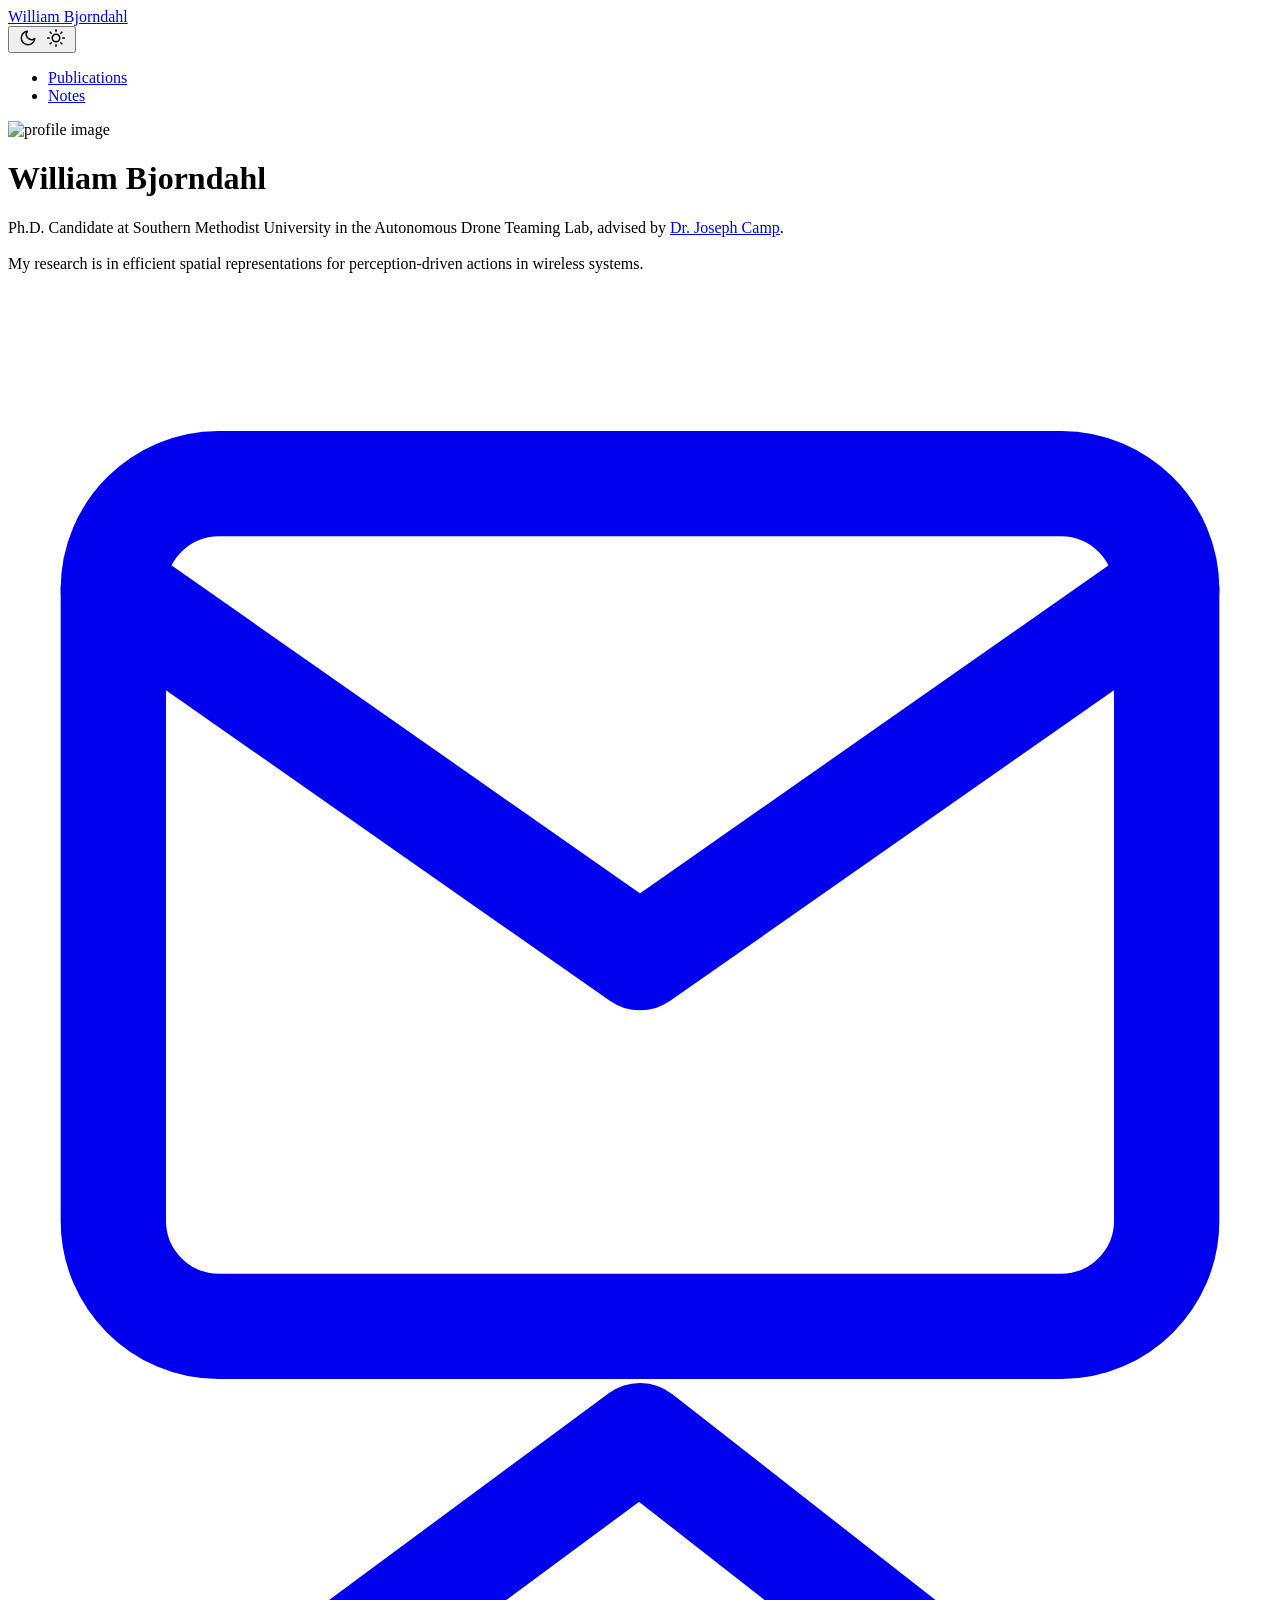
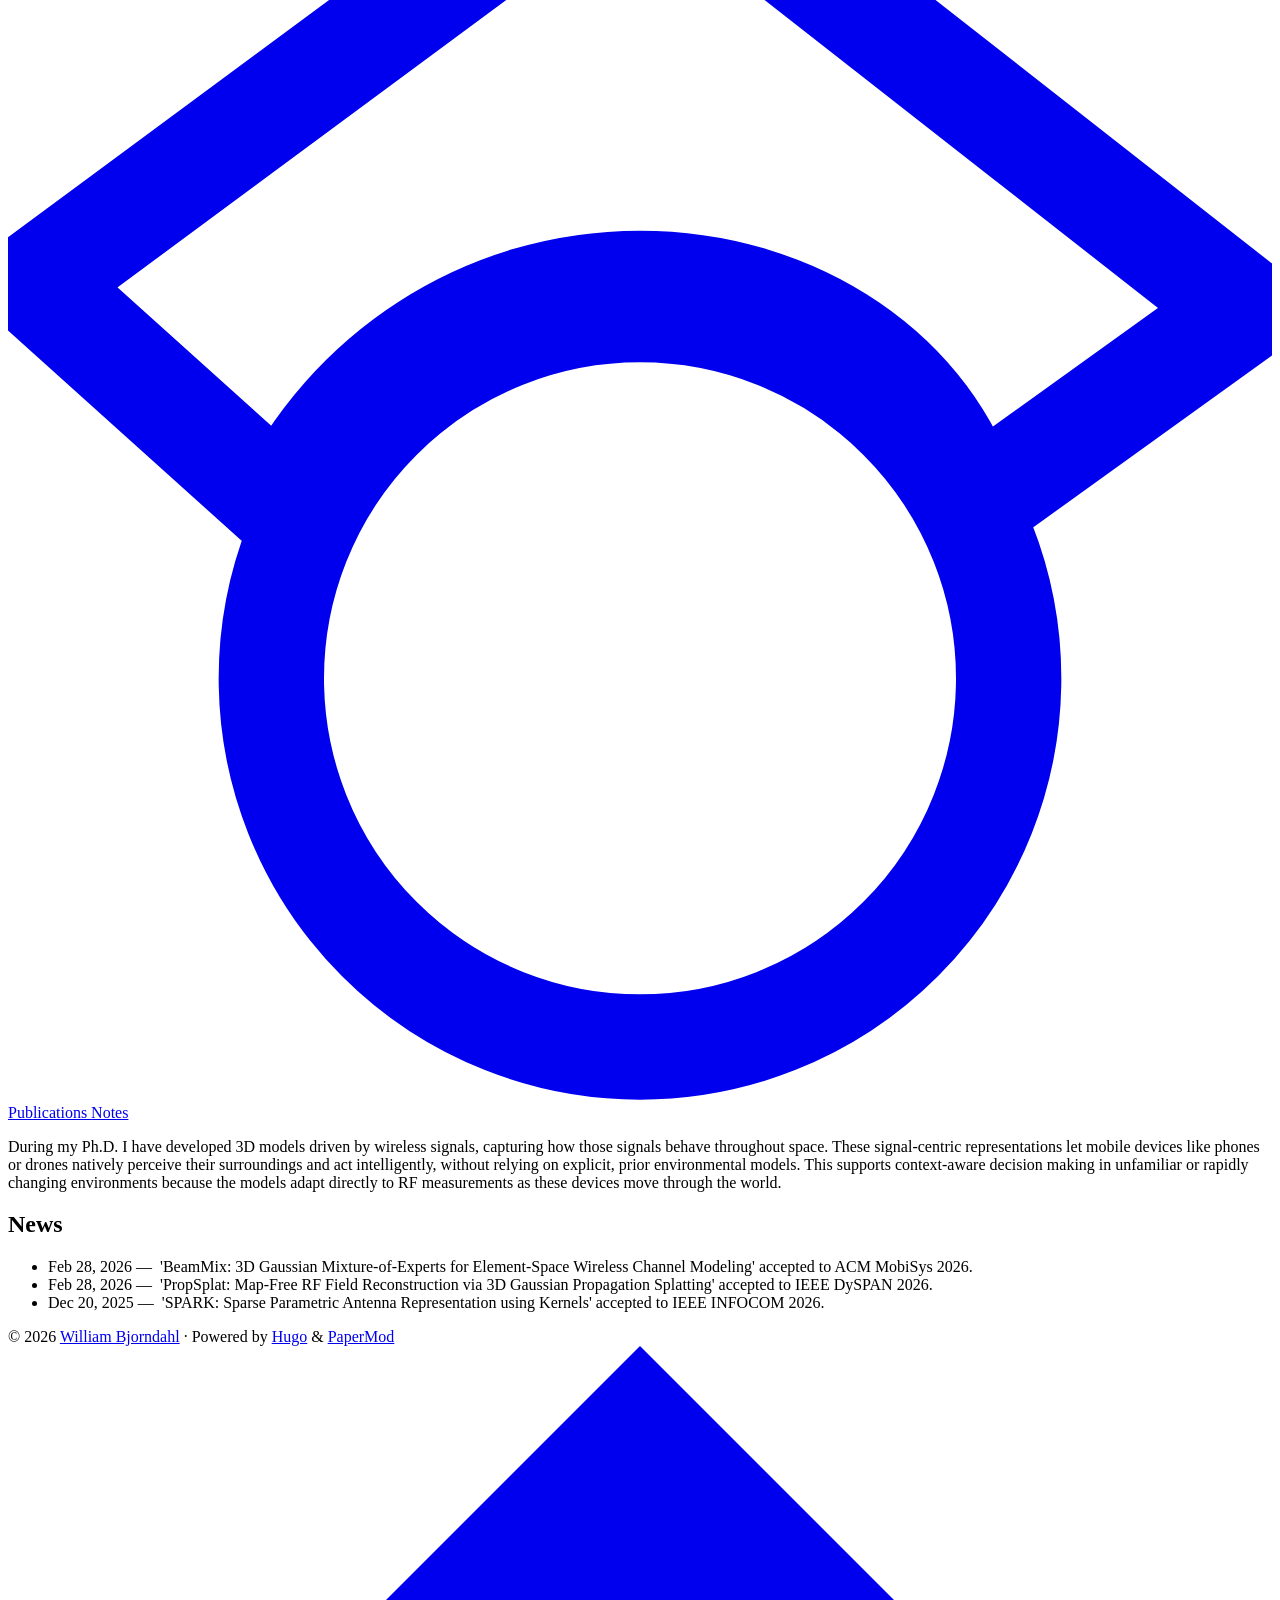
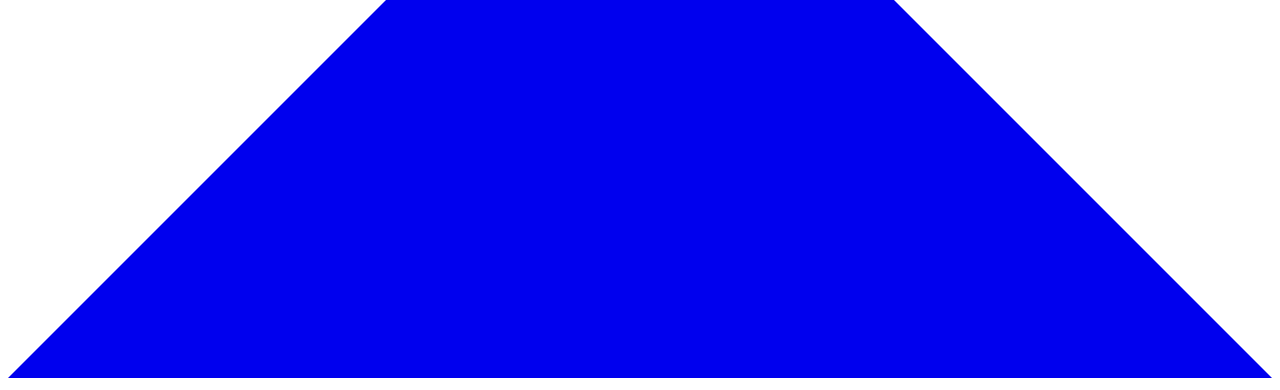
==== commit 3d19b7ff: "update bio" ====
--- a/public/index.html
+++ b/public/index.html
@@ -154,6 +154,7 @@
                 </span>
             </a>
         </div>
+        <p class="profile-description">During my Ph.D. I have developed 3D models driven by wireless signals, capturing how those signals behave throughout space. These signal-centric representations let mobile devices like phones or drones natively perceive their surroundings and act intelligently, without relying on explicit, prior environmental models. This supports context-aware decision making in unfamiliar or rapidly changing environments because the models adapt directly to RF measurements as these devices move through the world.</p>
     </div>
 </div>
 <section class="recent-news">
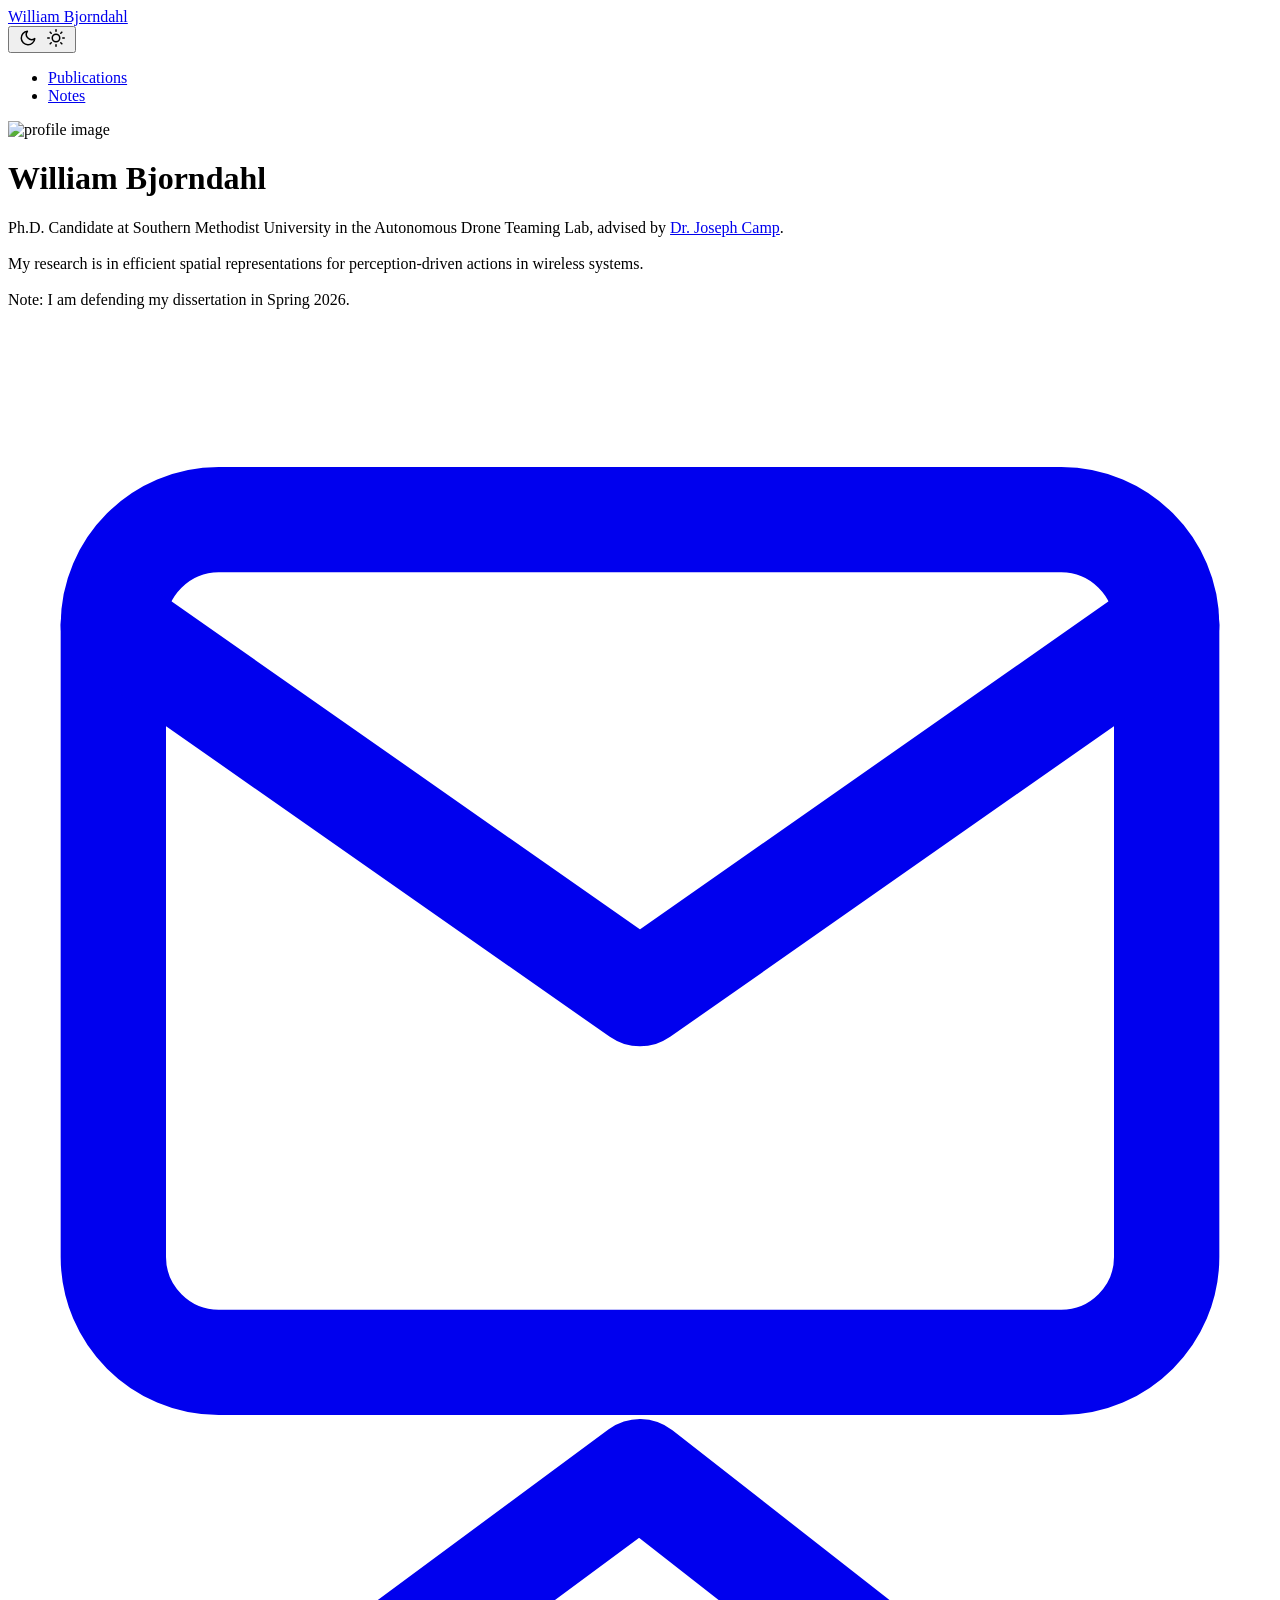
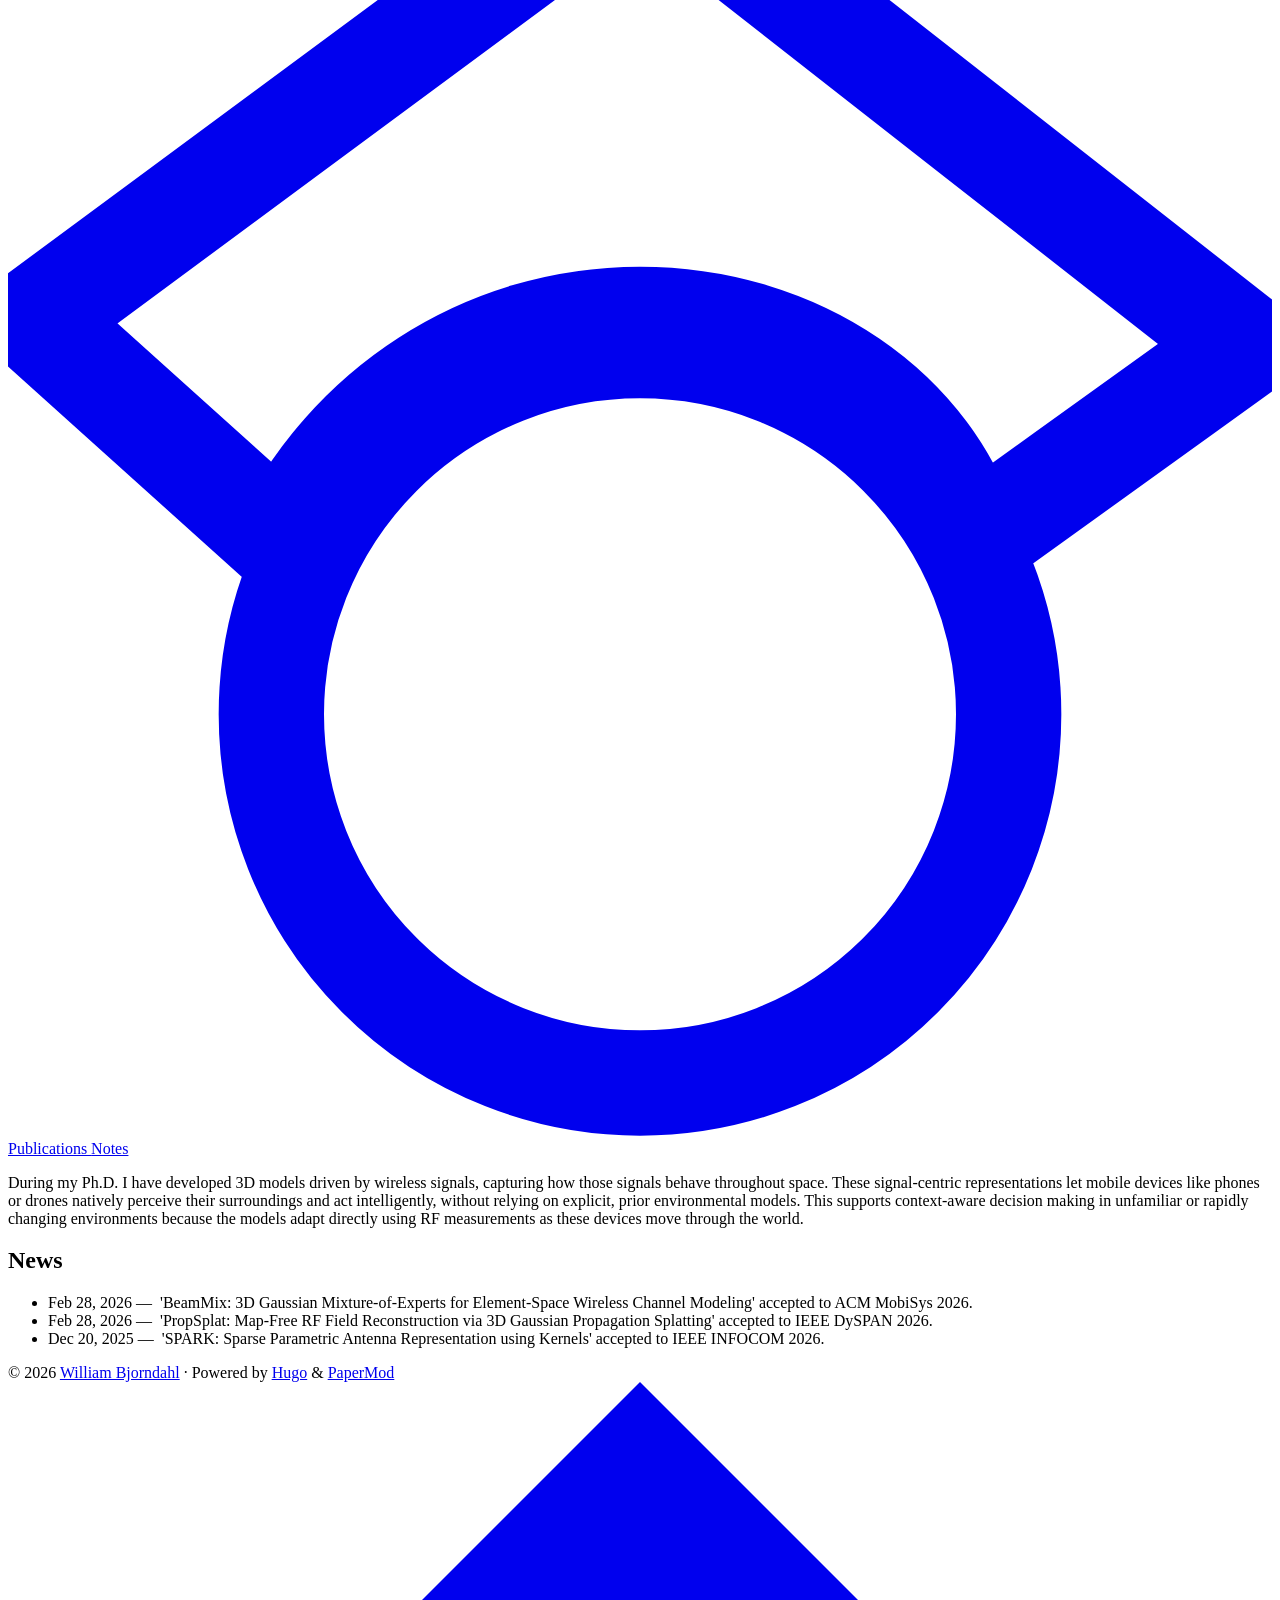
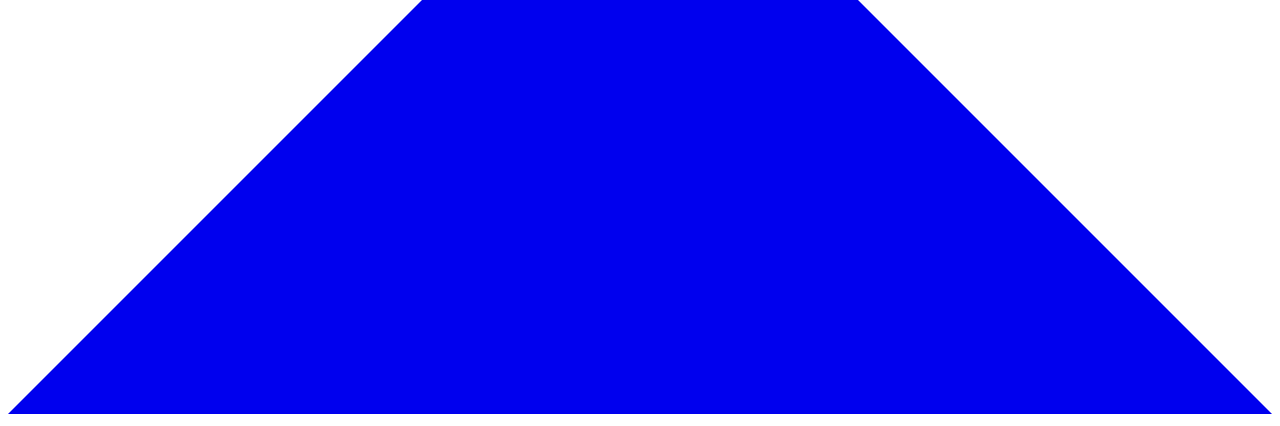
==== commit d6010782: "updates" ====
--- a/public/index.html
+++ b/public/index.html
@@ -123,7 +123,10 @@
         <h1>William Bjorndahl</h1>
         <span>Ph.D. Candidate at Southern Methodist University in the Autonomous Drone Teaming Lab, advised by <a href="https://s2.smu.edu/~camp/">Dr. Joseph Camp</a>.<br>
 <br>
-My research is in efficient spatial representations for perception-driven actions in wireless systems.</span><div class="social-icons" >
+My research is in efficient spatial representations for perception-driven actions in wireless systems.
+<br>
+<br>
+Note: I am defending my dissertation in Spring 2026.</span><div class="social-icons" >
     <a href="mailto:wbjorndahl@smu.edu" target="_blank" rel="noopener noreferrer me"
         title="Email">
         <svg xmlns="http://www.w3.org/2000/svg" viewBox="0 0 24 21" fill="none" stroke="currentColor" stroke-width="2"
@@ -154,7 +157,7 @@
                 </span>
             </a>
         </div>
-        <p class="profile-description">During my Ph.D. I have developed 3D models driven by wireless signals, capturing how those signals behave throughout space. These signal-centric representations let mobile devices like phones or drones natively perceive their surroundings and act intelligently, without relying on explicit, prior environmental models. This supports context-aware decision making in unfamiliar or rapidly changing environments because the models adapt directly to RF measurements as these devices move through the world.</p>
+        <p class="profile-description">During my Ph.D. I have developed 3D models driven by wireless signals, capturing how those signals behave throughout space. These signal-centric representations let mobile devices like phones or drones natively perceive their surroundings and act intelligently, without relying on explicit, prior environmental models. This supports context-aware decision making in unfamiliar or rapidly changing environments because the models adapt directly using RF measurements as these devices move through the world.</p>
     </div>
 </div>
 <section class="recent-news">
